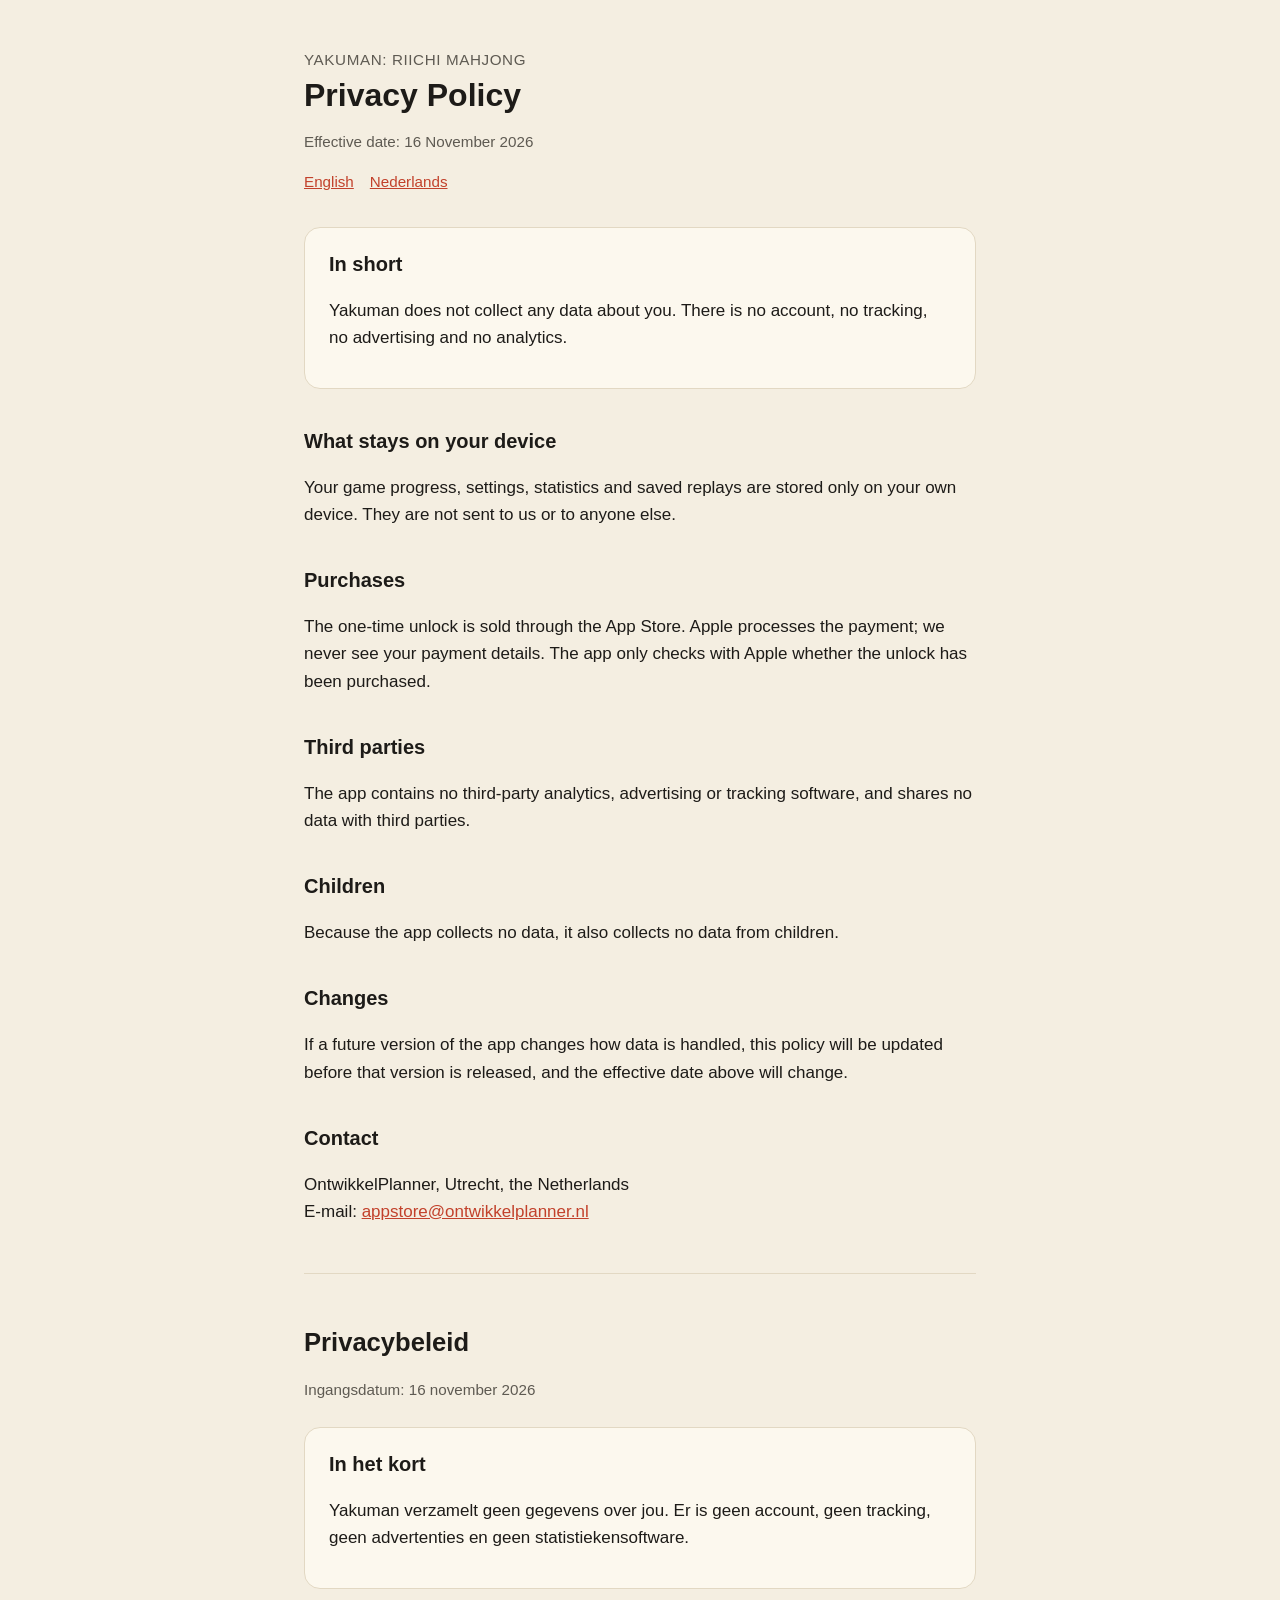
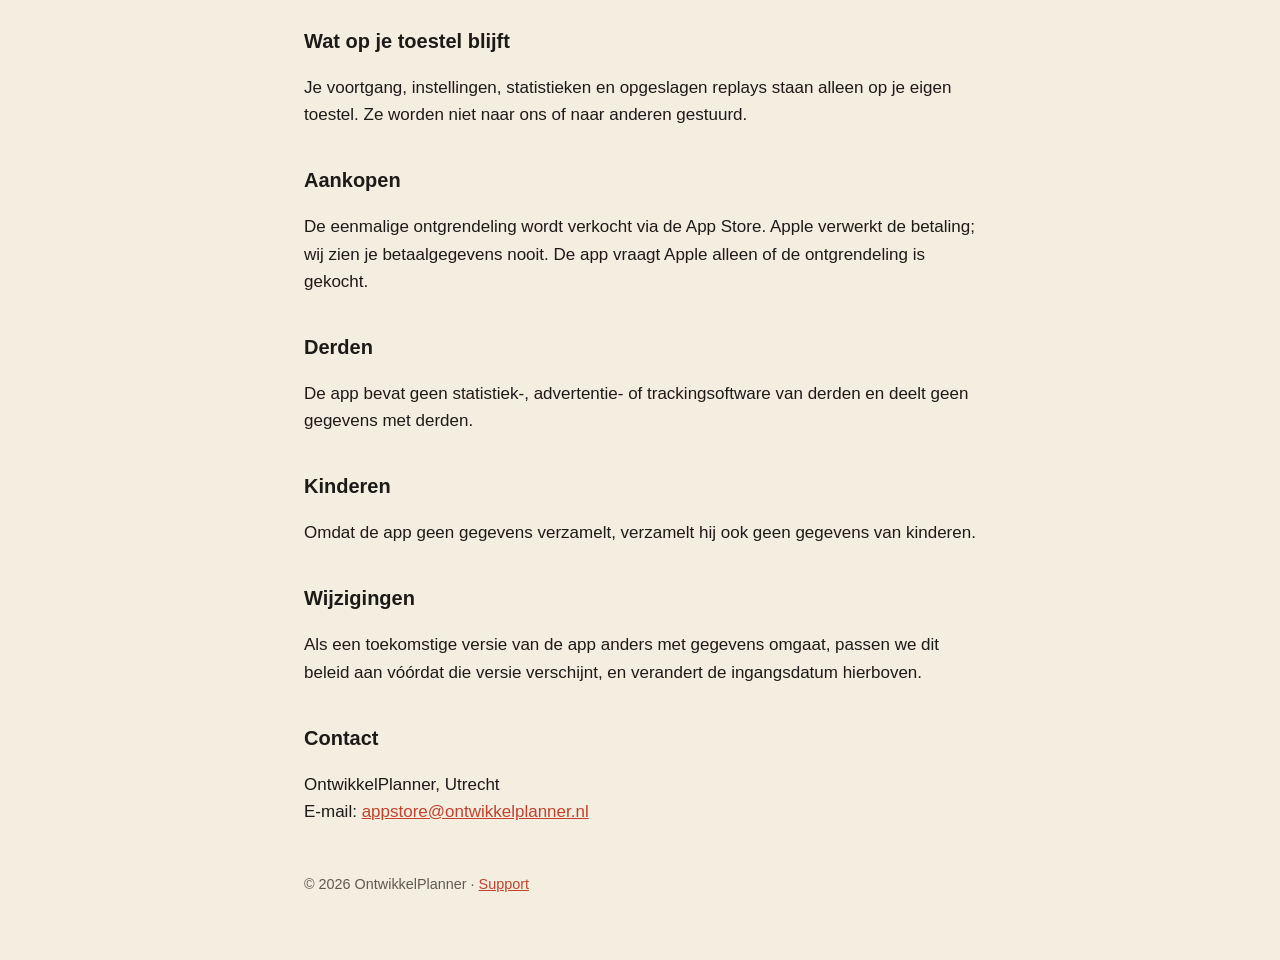
==== yakuman/privacy/index.html @ 7113e68e "Add files via upload" ====
<!doctype html>
<html lang="en">
<head>
  <meta charset="utf-8">
  <meta name="viewport" content="width=device-width, initial-scale=1, viewport-fit=cover">
  <title>Privacy Policy – Yakuman: Riichi Mahjong</title>
  <meta name="description" content="Privacy policy of Yakuman: Riichi Mahjong. The app does not collect any data.">
  <link rel="stylesheet" href="../../style.css">
</head>
<body>
<main>
  <header>
    <p class="app">Yakuman: Riichi Mahjong</p>
    <h1>Privacy Policy</h1>
    <p class="meta">Effective date: 16 November 2026</p>
    <nav class="lang"><a href="#english">English</a><a href="#nederlands">Nederlands</a></nav>
  </header>

  <article id="english">
    <section class="card">
      <h2>In short</h2>
      <p>Yakuman does not collect any data about you. There is no account, no tracking, no advertising and no analytics.</p>
    </section>

    <h2>What stays on your device</h2>
    <p>Your game progress, settings, statistics and saved replays are stored only on your own device. They are not sent to us or to anyone else.</p>

    <h2>Purchases</h2>
    <p>The one-time unlock is sold through the App Store. Apple processes the payment; we never see your payment details. The app only checks with Apple whether the unlock has been purchased.</p>

    <h2>Third parties</h2>
    <p>The app contains no third-party analytics, advertising or tracking software, and shares no data with third parties.</p>

    <h2>Children</h2>
    <p>Because the app collects no data, it also collects no data from children.</p>

    <h2>Changes</h2>
    <p>If a future version of the app changes how data is handled, this policy will be updated before that version is released, and the effective date above will change.</p>

    <h2>Contact</h2>
    <p>OntwikkelPlanner, Utrecht, the Netherlands<br>
    E-mail: <a href="mailto:appstore@ontwikkelplanner.nl">appstore@ontwikkelplanner.nl</a></p>
  </article>

  <hr>

  <article id="nederlands" lang="nl">
    <h2 style="font-size:1.6rem">Privacybeleid</h2>
    <p class="meta">Ingangsdatum: 16 november 2026</p>

    <section class="card">
      <h2>In het kort</h2>
      <p>Yakuman verzamelt geen gegevens over jou. Er is geen account, geen tracking, geen advertenties en geen statistiekensoftware.</p>
    </section>

    <h2>Wat op je toestel blijft</h2>
    <p>Je voortgang, instellingen, statistieken en opgeslagen replays staan alleen op je eigen toestel. Ze worden niet naar ons of naar anderen gestuurd.</p>

    <h2>Aankopen</h2>
    <p>De eenmalige ontgrendeling wordt verkocht via de App Store. Apple verwerkt de betaling; wij zien je betaalgegevens nooit. De app vraagt Apple alleen of de ontgrendeling is gekocht.</p>

    <h2>Derden</h2>
    <p>De app bevat geen statistiek-, advertentie- of trackingsoftware van derden en deelt geen gegevens met derden.</p>

    <h2>Kinderen</h2>
    <p>Omdat de app geen gegevens verzamelt, verzamelt hij ook geen gegevens van kinderen.</p>

    <h2>Wijzigingen</h2>
    <p>Als een toekomstige versie van de app anders met gegevens omgaat, passen we dit beleid aan vóórdat die versie verschijnt, en verandert de ingangsdatum hierboven.</p>

    <h2>Contact</h2>
    <p>OntwikkelPlanner, Utrecht<br>
    E-mail: <a href="mailto:appstore@ontwikkelplanner.nl">appstore@ontwikkelplanner.nl</a></p>
  </article>

  <footer>© 2026 OntwikkelPlanner · <a href="../support/">Support</a></footer>
</main>
</body>
</html>
---- style.css ----
/* Shared style for the OntwikkelPlanner app pages. System fonts only: nothing is loaded from elsewhere. */
:root {
  --bg: #f4eee1;
  --surface: #fcf8ee;
  --text: #1d1b18;
  --muted: #5e5a52;
  --line: #e2d8c3;
  --accent: #c2412b;
  color-scheme: light;
}
@media (prefers-color-scheme: dark) {
  :root {
    --bg: #10231f;
    --surface: #17302a;
    --text: #eef4f1;
    --muted: #a9bdb6;
    --line: #2a4a42;
    --accent: #f2c14e;
    color-scheme: dark;
  }
}
* { box-sizing: border-box; }
body {
  margin: 0;
  background: var(--bg);
  color: var(--text);
  font: 17px/1.6 -apple-system, BlinkMacSystemFont, "Segoe UI", Roboto, "Helvetica Neue", Arial, sans-serif;
}
main {
  max-width: 44rem;
  margin: 0 auto;
  padding: 3rem max(1rem, env(safe-area-inset-right)) 4rem max(1rem, env(safe-area-inset-left));
}
header { margin-bottom: 2rem; }
.app { color: var(--muted); font-size: 0.95rem; letter-spacing: 0.04em; text-transform: uppercase; margin: 0 0 0.25rem; }
h1 { font-size: 2rem; line-height: 1.2; margin: 0 0 0.5rem; }
h2 { font-size: 1.25rem; margin: 2.25rem 0 0.5rem; }
h3 { font-size: 1.05rem; margin: 1.5rem 0 0.25rem; }
p, li { color: var(--text); }
.meta { color: var(--muted); font-size: 0.95rem; }
a { color: var(--accent); }
nav.lang { display: flex; gap: 1rem; margin: 1rem 0 0; font-size: 0.95rem; }
section.card {
  background: var(--surface);
  border: 1px solid var(--line);
  border-radius: 16px;
  padding: 1.25rem 1.5rem;
  margin: 1.5rem 0;
}
section.card h2:first-child { margin-top: 0; }
hr { border: 0; border-top: 1px solid var(--line); margin: 3rem 0; }
footer { color: var(--muted); font-size: 0.9rem; margin-top: 3rem; }
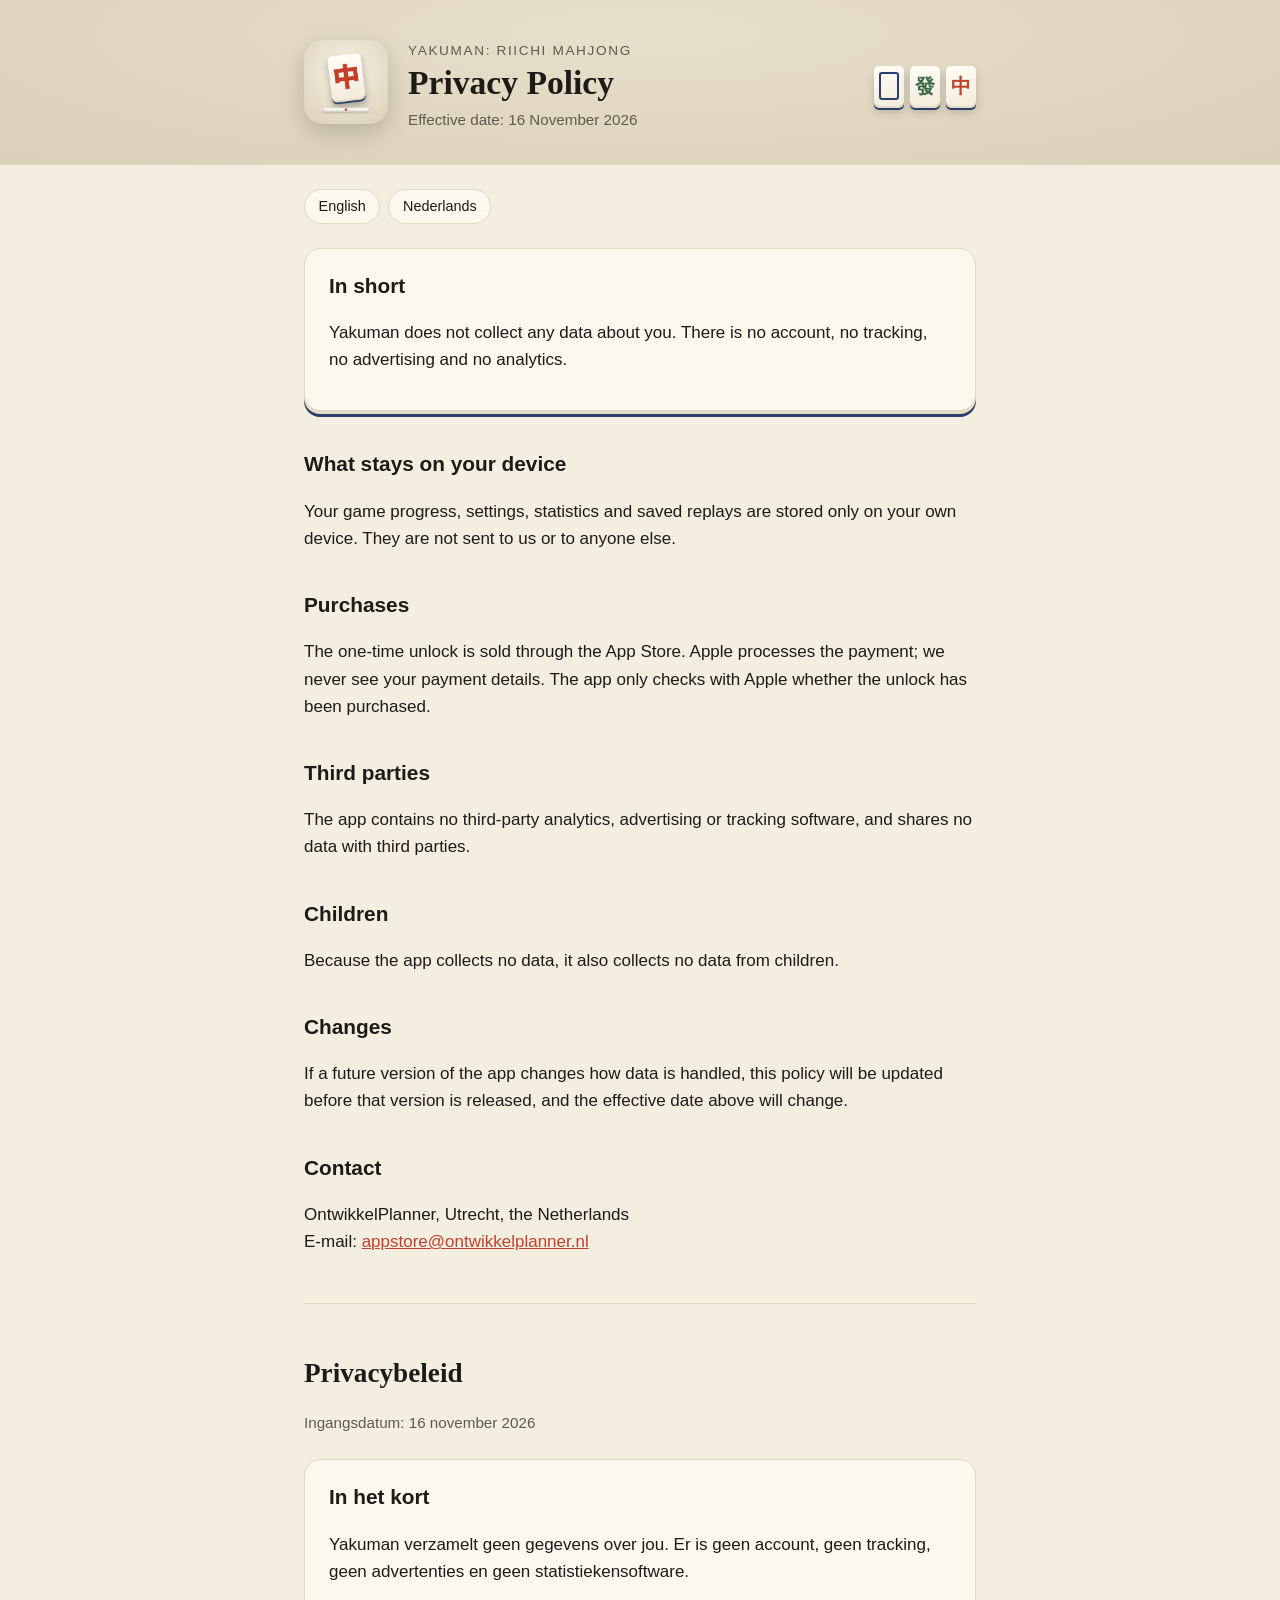
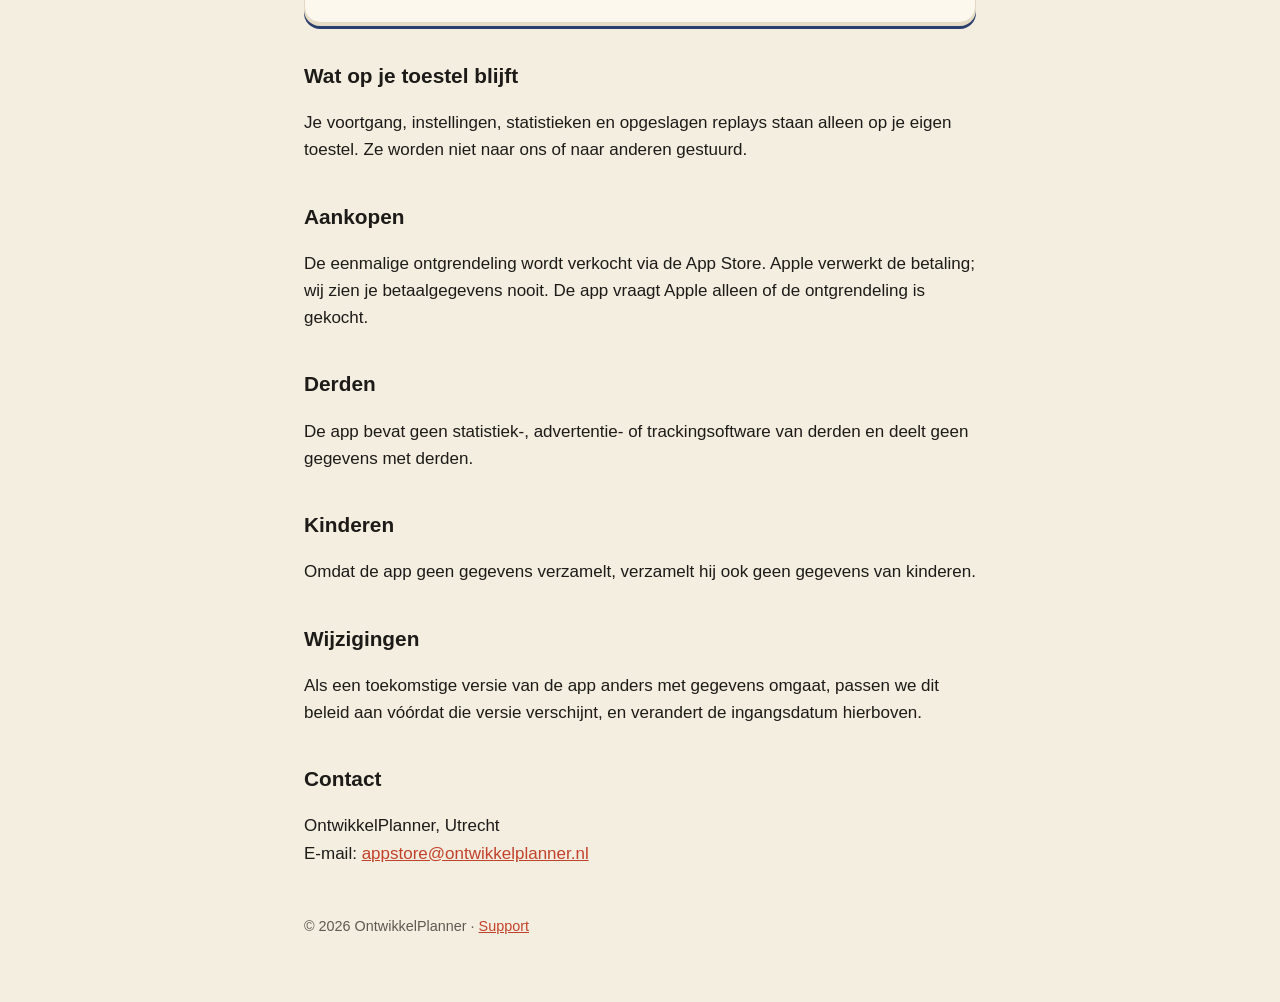
==== commit ee9491e0: "Add files via upload" ====
--- a/yakuman/privacy/index.html
+++ b/yakuman/privacy/index.html
@@ -8,13 +8,22 @@
   <link rel="stylesheet" href="../../style.css">
 </head>
 <body>
+<div class="hero">
+  <div class="hero-inner">
+    <picture>
+      <source srcset="../../assets/icon-dark.png" media="(prefers-color-scheme: dark)">
+      <img class="icon" src="../../assets/icon-light.png" alt="Yakuman app icon">
+    </picture>
+    <div>
+      <p class="app">Yakuman: Riichi Mahjong</p>
+      <h1 class="serif">Privacy Policy</h1>
+      <p class="meta">Effective date: 16 November 2026</p>
+    </div>
+    <div class="tiles" aria-hidden="true"><span class="tile white"></span><span class="tile green">發</span><span class="tile red">中</span></div>
+  </div>
+</div>
 <main>
-  <header>
-    <p class="app">Yakuman: Riichi Mahjong</p>
-    <h1>Privacy Policy</h1>
-    <p class="meta">Effective date: 16 November 2026</p>
-    <nav class="lang"><a href="#english">English</a><a href="#nederlands">Nederlands</a></nav>
-  </header>
+  <nav class="lang"><a href="#english">English</a><a href="#nederlands">Nederlands</a></nav>
 
   <article id="english">
     <section class="card">
@@ -45,7 +54,7 @@
   <hr>
 
   <article id="nederlands" lang="nl">
-    <h2 style="font-size:1.6rem">Privacybeleid</h2>
+    <h2 class="section-title serif">Privacybeleid</h2>
     <p class="meta">Ingangsdatum: 16 november 2026</p>
 
     <section class="card">
--- a/style.css
+++ b/style.css
@@ -1,21 +1,36 @@
-/* Shared style for the OntwikkelPlanner app pages. System fonts only: nothing is loaded from elsewhere. */
+/* Yakuman pages: Sumi & Washi in light mode, Porselein in dark mode (same tokens as the app).
+   System fonts only (New York serif on Apple devices); nothing is loaded from elsewhere. */
 :root {
   --bg: #f4eee1;
+  --table: #e8dfcb;
+  --table-edge: #dbd0b8;
   --surface: #fcf8ee;
+  --tile-mid: #e7dcc4;
+  --tile-back: #2a3f6e;
   --text: #1d1b18;
   --muted: #5e5a52;
   --line: #e2d8c3;
   --accent: #c2412b;
+  --ink-red: #c2412b;
+  --ink-green: #3b6a48;
+  --ink-blue: #2a3f6e;
   color-scheme: light;
 }
 @media (prefers-color-scheme: dark) {
   :root {
     --bg: #10231f;
+    --table: #1f3c35;
+    --table-edge: #142b26;
     --surface: #17302a;
+    --tile-mid: #dedcd3;
+    --tile-back: #2f7a6a;
     --text: #eef4f1;
     --muted: #a9bdb6;
     --line: #2a4a42;
     --accent: #f2c14e;
+    --ink-red: #d2463a;
+    --ink-green: #1d8a5a;
+    --ink-blue: #2654a6;
     color-scheme: dark;
   }
 }
@@ -26,27 +41,85 @@
   color: var(--text);
   font: 17px/1.6 -apple-system, BlinkMacSystemFont, "Segoe UI", Roboto, "Helvetica Neue", Arial, sans-serif;
 }
+.serif { font-family: ui-serif, "New York", "Hiragino Mincho ProN", Georgia, "Times New Roman", serif; }
+
+/* Hero: the table */
+.hero {
+  background: radial-gradient(ellipse at 50% 20%, var(--table), var(--table-edge));
+  border-bottom: 1px solid var(--line);
+}
+.hero-inner {
+  max-width: 44rem;
+  margin: 0 auto;
+  padding: 2.5rem max(1rem, env(safe-area-inset-right)) 2rem max(1rem, env(safe-area-inset-left));
+  display: flex;
+  align-items: center;
+  gap: 1.25rem;
+}
+.icon {
+  width: 84px;
+  height: 84px;
+  border-radius: 19px;
+  flex: none;
+  box-shadow: 0 8px 24px rgba(0, 0, 0, 0.18);
+}
+.hero .app { margin: 0; color: var(--muted); font-size: 0.85rem; letter-spacing: 0.12em; text-transform: uppercase; }
+.hero h1 { margin: 0.1rem 0 0; font-size: 2.1rem; line-height: 1.15; font-weight: 700; }
+.hero .meta { margin: 0.35rem 0 0; }
+
+/* Three tiles as an ornament */
+.tiles { display: flex; gap: 6px; margin-left: auto; }
+.tile {
+  width: 30px;
+  height: 40px;
+  border-radius: 5px;
+  background: linear-gradient(170deg, #fffdf6, #f3ecdc);
+  box-shadow: 0 2px 0 var(--tile-mid), 0 4px 0 var(--tile-back), 0 6px 10px rgba(0, 0, 0, 0.18);
+  display: grid;
+  place-items: center;
+  font: 800 20px/1 "Hiragino Sans", "PingFang SC", "Noto Sans CJK JP", sans-serif;
+}
+.tile.red { color: #c2412b; }
+.tile.green { color: #3b6a48; }
+.tile.white::after {
+  content: "";
+  width: 16px;
+  height: 24px;
+  border: 2.5px solid #2a3f6e;
+  border-radius: 3px;
+}
+@media (max-width: 520px) { .tiles { display: none; } }
+
 main {
   max-width: 44rem;
   margin: 0 auto;
-  padding: 3rem max(1rem, env(safe-area-inset-right)) 4rem max(1rem, env(safe-area-inset-left));
+  padding: 1.5rem max(1rem, env(safe-area-inset-right)) 4rem max(1rem, env(safe-area-inset-left));
 }
-header { margin-bottom: 2rem; }
-.app { color: var(--muted); font-size: 0.95rem; letter-spacing: 0.04em; text-transform: uppercase; margin: 0 0 0.25rem; }
-h1 { font-size: 2rem; line-height: 1.2; margin: 0 0 0.5rem; }
-h2 { font-size: 1.25rem; margin: 2.25rem 0 0.5rem; }
+h2 { font-size: 1.3rem; margin: 2.25rem 0 0.5rem; }
 h3 { font-size: 1.05rem; margin: 1.5rem 0 0.25rem; }
-p, li { color: var(--text); }
 .meta { color: var(--muted); font-size: 0.95rem; }
 a { color: var(--accent); }
-nav.lang { display: flex; gap: 1rem; margin: 1rem 0 0; font-size: 0.95rem; }
+nav.lang { display: flex; gap: 0.5rem; margin: 0 0 1rem; }
+nav.lang a {
+  text-decoration: none;
+  font-size: 0.9rem;
+  padding: 0.3rem 0.85rem;
+  border-radius: 999px;
+  border: 1px solid var(--line);
+  color: var(--text);
+  background: var(--surface);
+}
+
+/* Cards with a tile edge underneath */
 section.card {
   background: var(--surface);
   border: 1px solid var(--line);
   border-radius: 16px;
   padding: 1.25rem 1.5rem;
   margin: 1.5rem 0;
+  box-shadow: 0 3px 0 var(--tile-mid), 0 6px 0 var(--tile-back);
 }
 section.card h2:first-child { margin-top: 0; }
+.section-title { font-size: 1.7rem; margin: 3rem 0 0.25rem; }
 hr { border: 0; border-top: 1px solid var(--line); margin: 3rem 0; }
 footer { color: var(--muted); font-size: 0.9rem; margin-top: 3rem; }
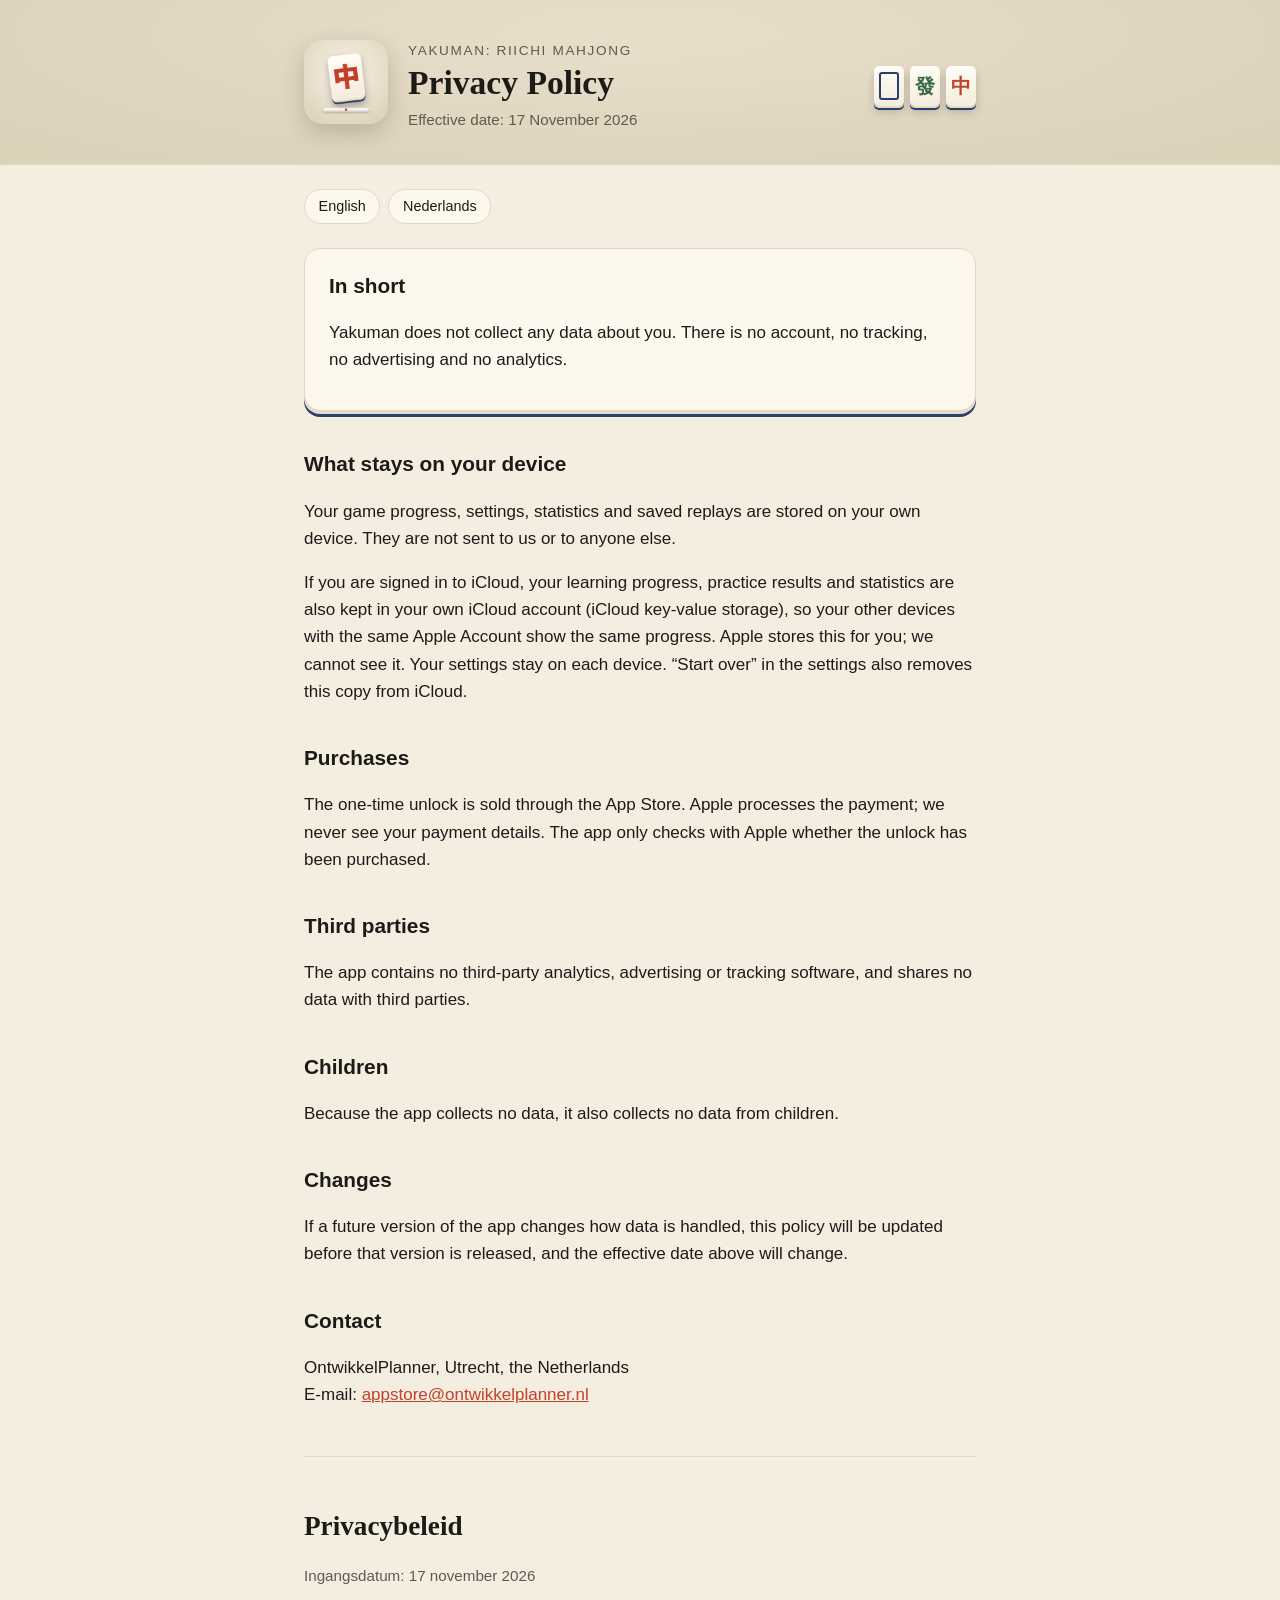
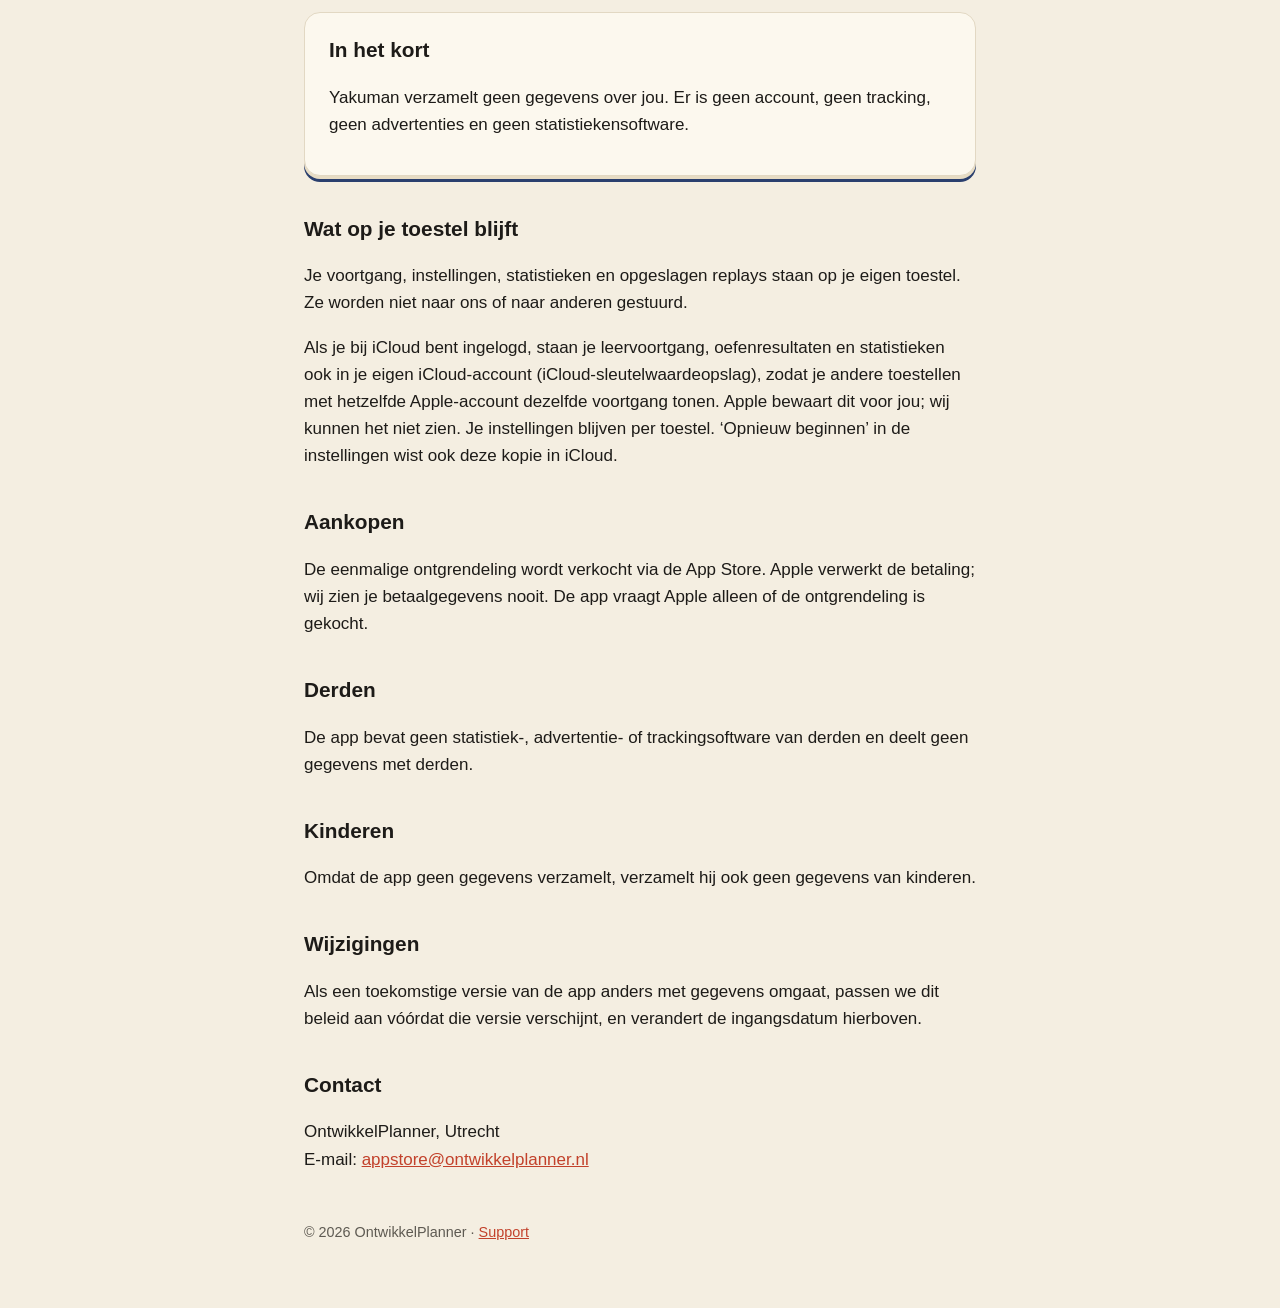
==== commit 1c50bfeb: "Add files via upload" ====
--- a/yakuman/privacy/index.html
+++ b/yakuman/privacy/index.html
@@ -17,7 +17,7 @@
     <div>
       <p class="app">Yakuman: Riichi Mahjong</p>
       <h1 class="serif">Privacy Policy</h1>
-      <p class="meta">Effective date: 16 November 2026</p>
+      <p class="meta">Effective date: 17 November 2026</p>
     </div>
     <div class="tiles" aria-hidden="true"><span class="tile white"></span><span class="tile green">發</span><span class="tile red">中</span></div>
   </div>
@@ -32,7 +32,8 @@
     </section>
 
     <h2>What stays on your device</h2>
-    <p>Your game progress, settings, statistics and saved replays are stored only on your own device. They are not sent to us or to anyone else.</p>
+    <p>Your game progress, settings, statistics and saved replays are stored on your own device. They are not sent to us or to anyone else.</p>
+    <p>If you are signed in to iCloud, your learning progress, practice results and statistics are also kept in your own iCloud account (iCloud key-value storage), so your other devices with the same Apple Account show the same progress. Apple stores this for you; we cannot see it. Your settings stay on each device. “Start over” in the settings also removes this copy from iCloud.</p>
 
     <h2>Purchases</h2>
     <p>The one-time unlock is sold through the App Store. Apple processes the payment; we never see your payment details. The app only checks with Apple whether the unlock has been purchased.</p>
@@ -55,7 +56,7 @@
 
   <article id="nederlands" lang="nl">
     <h2 class="section-title serif">Privacybeleid</h2>
-    <p class="meta">Ingangsdatum: 16 november 2026</p>
+    <p class="meta">Ingangsdatum: 17 november 2026</p>
 
     <section class="card">
       <h2>In het kort</h2>
@@ -63,7 +64,8 @@
     </section>
 
     <h2>Wat op je toestel blijft</h2>
-    <p>Je voortgang, instellingen, statistieken en opgeslagen replays staan alleen op je eigen toestel. Ze worden niet naar ons of naar anderen gestuurd.</p>
+    <p>Je voortgang, instellingen, statistieken en opgeslagen replays staan op je eigen toestel. Ze worden niet naar ons of naar anderen gestuurd.</p>
+    <p>Als je bij iCloud bent ingelogd, staan je leervoortgang, oefenresultaten en statistieken ook in je eigen iCloud-account (iCloud-sleutelwaardeopslag), zodat je andere toestellen met hetzelfde Apple-account dezelfde voortgang tonen. Apple bewaart dit voor jou; wij kunnen het niet zien. Je instellingen blijven per toestel. ‘Opnieuw beginnen’ in de instellingen wist ook deze kopie in iCloud.</p>
 
     <h2>Aankopen</h2>
     <p>De eenmalige ontgrendeling wordt verkocht via de App Store. Apple verwerkt de betaling; wij zien je betaalgegevens nooit. De app vraagt Apple alleen of de ontgrendeling is gekocht.</p>
